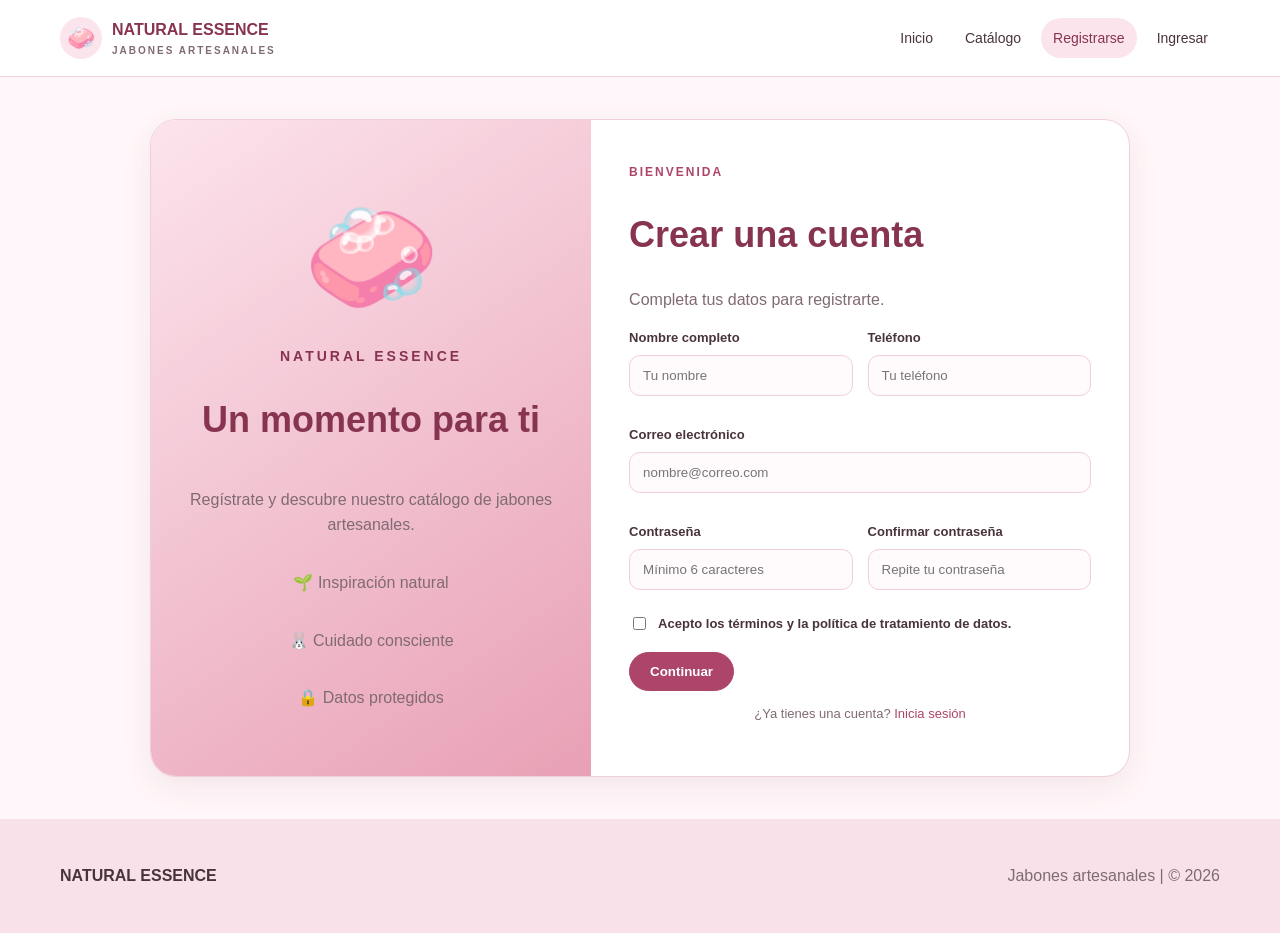
==== registro/Paginas/registro.html @ f9d1a800 "Primer cargue del proyecto NATURAL ESSENCE" ====
<!DOCTYPE html>
<html lang="es">
<head>
    <meta charset="UTF-8">
    <meta name="viewport" content="width=device-width, initial-scale=1.0">
    <title>Registro | Natural Essence</title>
    <link rel="stylesheet" href="../css/estilos.css">
</head>
<body>

<header class="site-header">
    <div class="container header-inner">
        <a class="brand" href="../index.html">
            <span class="brand-mark">🧼</span>
            <span>NATURAL ESSENCE<small>JABONES ARTESANALES</small></span>
        </a>
        <nav class="nav">
            <a href="../index.html">Inicio</a>
            <a href="catalogo.html">Catálogo</a>
            <a class="active" href="registro.html">Registrarse</a>
            <a href="login.html">Ingresar</a>
        </nav>
    </div>
</header>

<main class="container">

    <div class="form-layout">

        <!-- Panel decorativo -->
        <aside class="form-aside">
            <div class="soap-illustration">
                🧼
                <span>NATURAL ESSENCE</span>
            </div>
            <h2>Un momento para ti</h2>
            <p>Regístrate y descubre nuestro catálogo de jabones artesanales.</p>
            <p>🌱 Inspiración natural</p>
            <p>🐰 Cuidado consciente</p>
            <p>🔒 Datos protegidos</p>
        </aside>

        <!-- Formulario de registro -->
        <section class="form-content">
            <span class="eyebrow">Bienvenida</span>
            <h2>Crear una cuenta</h2>
            <p>Completa tus datos para registrarte.</p>

            <form action="login.html" method="get">

                <div class="form-grid">

                    <div class="field">
                        <label for="nombre">Nombre completo</label>
                        <input type="text" id="nombre" name="nombre"
                               placeholder="Tu nombre" required>
                    </div>

                    <div class="field">
                        <label for="telefono">Teléfono</label>
                        <input type="tel" id="telefono" name="telefono"
                               placeholder="Tu teléfono" required>
                    </div>

                    <div class="field full">
                        <label for="correo">Correo electrónico</label>
                        <input type="email" id="correo" name="correo"
                               placeholder="nombre@correo.com" required>
                    </div>

                    <div class="field">
                        <label for="clave">Contraseña</label>
                        <input type="password" id="clave" name="clave"
                               minlength="6" placeholder="Mínimo 6 caracteres" required>
                    </div>

                    <div class="field">
                        <label for="confirmar">Confirmar contraseña</label>
                        <input type="password" id="confirmar" name="confirmar"
                               minlength="6" placeholder="Repite tu contraseña" required>
                    </div>

                </div>

                <label class="checkline">
                    <input type="checkbox" required>
                    <span>Acepto los términos y la política de tratamiento de datos.</span>
                </label>

                <button class="btn" type="submit">Continuar</button>

            </form>

            <p class="form-note">
                ¿Ya tienes una cuenta?
                <a href="login.html" style="color:#AD456B">Inicia sesión</a>
            </p>
        </section>

    </div>
</main>

<footer class="site-footer">
    <div class="container footer-inner">
        <strong>NATURAL ESSENCE</strong>
        <p>Jabones artesanales | © 2026</p>
    </div>
</footer>
<link rel="stylesheet" href="../CSS/estilos.css">
</body>
</html>
---- registro/CSS/estilos.css ----
/* =========================================
   NATURAL ESSENCE - ESTILOS GENERALES
   Colores: rosa pastel y rosa oscuro
   ========================================= */

:root {
    --rosa-pastel: #FCE4EC;
    --rosa-claro: #FFF7F9;
    --rosa-medio: #E8A0B5;
    --rosa-oscuro: #AD456B;
    --rosa-profundo: #873451;
    --texto: #49343B;
    --texto-suave: #806B72;
    --blanco: #FFFFFF;
    --borde: #F1CFDA;
    --sombra: 0 10px 30px rgba(135, 52, 81, .09);
}

* {
    box-sizing: border-box;
}

html {
    scroll-behavior: smooth;
}

body {
    margin: 0;
    font-family: "Segoe UI", Arial, sans-serif;
    background: var(--rosa-claro);
    color: var(--texto);
    line-height: 1.6;
}

a {
    color: inherit;
    text-decoration: none;
}

img {
    max-width: 100%;
}

.container {
    width: min(1160px, 92%);
    margin: auto;
}

/* ENCABEZADO Y MENÚ */

.site-header {
    background: white;
    border-bottom: 1px solid var(--borde);
    position: sticky;
    top: 0;
    z-index: 10;
}

.header-inner {
    min-height: 76px;
    display: flex;
    align-items: center;
    justify-content: space-between;
    gap: 20px;
}

.brand {
    display: flex;
    align-items: center;
    gap: 10px;
    color: var(--rosa-profundo);
    font-weight: 800;
}

.brand-mark {
    width: 42px;
    height: 42px;
    border-radius: 50%;
    display: grid;
    place-items: center;
    background: var(--rosa-pastel);
    font-size: 23px;
}

.brand small {
    display: block;
    color: var(--texto-suave);
    font-size: 10px;
    letter-spacing: 2px;
}

.nav {
    display: flex;
    align-items: center;
    gap: 8px;
    flex-wrap: wrap;
}

.nav a {
    padding: 9px 12px;
    border-radius: 999px;
    font-size: 14px;
}

.nav a:hover,
.nav a.active {
    background: var(--rosa-pastel);
    color: var(--rosa-profundo);
}

/* BOTONES */

.btn {
    display: inline-flex;
    align-items: center;
    justify-content: center;
    border: 1px solid var(--rosa-oscuro);
    border-radius: 999px;
    padding: 11px 20px;
    background: var(--rosa-oscuro);
    color: white;
    font-weight: 700;
    cursor: pointer;
    text-align: center;
}

.btn:hover {
    background: var(--rosa-profundo);
}

.btn-outline {
    background: white;
    color: var(--rosa-oscuro);
}

.btn-soft {
    background: var(--rosa-pastel);
    color: var(--rosa-profundo);
    border-color: var(--rosa-pastel);
}

/* TÍTULOS Y SECCIONES */

main {
    min-height: 70vh;
}

.section {
    padding: 54px 0;
}

.section-head {
    text-align: center;
    max-width: 680px;
    margin: 0 auto 28px;
}

.eyebrow {
    color: var(--rosa-oscuro);
    text-transform: uppercase;
    letter-spacing: 2px;
    font-size: 12px;
    font-weight: 800;
}

h1, h2, h3 {
    line-height: 1.2;
    color: var(--rosa-profundo);
}

h1 {
    font-size: clamp(32px, 5vw, 54px);
}

h2 {
    font-size: clamp(25px, 3vw, 36px);
}

p {
    color: var(--texto-suave);
}

/* PANTALLA DE INICIO */

.hero {
    padding: 54px 0;
    background: linear-gradient(120deg, #FFF7F9, #FCE4EC);
}

.hero-grid {
    display: grid;
    grid-template-columns: 1.05fr .95fr;
    align-items: center;
    gap: 42px;
}

.hero-copy p {
    font-size: 17px;
}

.hero-art {
    min-height: 340px;
    border-radius: 32px;
    background: linear-gradient(145deg, #F8D6E1, #E8A0B5);
    display: grid;
    place-items: center;
    box-shadow: var(--sombra);
}

.soap-illustration {
    text-align: center;
    font-size: 110px;
}

.soap-illustration span {
    display: block;
    font-size: 14px;
    letter-spacing: 3px;
    color: var(--rosa-profundo);
    font-weight: 800;
}

/* TARJETAS Y CATÁLOGO */

.cards {
    display: grid;
    grid-template-columns: repeat(3, 1fr);
    gap: 22px;
}

.card {
    background: white;
    border: 1px solid var(--borde);
    border-radius: 18px;
    padding: 22px;
    box-shadow: var(--sombra);
}

.product-art {
    height: 170px;
    border-radius: 14px;
    display: grid;
    place-items: center;
    font-size: 76px;
    background: linear-gradient(135deg, #FFF0F4, #F6D5E0);
    margin-bottom: 16px;
}

.product-card {
    display: flex;
    flex-direction: column;
}

.price {
    color: var(--rosa-oscuro);
    font-size: 20px;
    font-weight: 800;
    margin: 4px 0 14px;
}

.product-card .btn {
    margin-top: auto;
}

.tag {
    display: inline-block;
    padding: 5px 10px;
    border-radius: 999px;
    background: var(--rosa-pastel);
    color: var(--rosa-profundo);
    font-size: 12px;
    font-weight: 700;
}

/* FORMULARIOS */

.form-layout {
    display: grid;
    grid-template-columns: .9fr 1.1fr;
    max-width: 980px;
    margin: 42px auto;
    background: white;
    border-radius: 26px;
    overflow: hidden;
    box-shadow: var(--sombra);
    border: 1px solid var(--borde);
}

.form-aside {
    padding: 38px;
    background: linear-gradient(145deg, #FCE4EC, #E8A0B5);
    display: flex;
    flex-direction: column;
    justify-content: center;
    text-align: center;
}

.form-content {
    padding: 38px;
}

.form-grid {
    display: grid;
    grid-template-columns: 1fr 1fr;
    gap: 15px;
}

.field {
    display: flex;
    flex-direction: column;
    gap: 6px;
    margin-bottom: 14px;
}

.field.full {
    grid-column: 1 / -1;
}

label {
    font-size: 13px;
    font-weight: 700;
}

input, select, textarea {
    width: 100%;
    border: 1px solid var(--borde);
    background: #FFFBFC;
    color: var(--texto);
    padding: 12px 13px;
    border-radius: 11px;
}

input:focus, select:focus, textarea:focus {
    outline: 2px solid var(--rosa-medio);
}

textarea {
    min-height: 90px;
    resize: vertical;
}

.checkline {
    display: flex;
    gap: 9px;
    align-items: flex-start;
    font-size: 13px;
    margin: 10px 0 18px;
}

.checkline input {
    width: auto;
}

.form-note {
    font-size: 13px;
    text-align: center;
}

/* TABLAS */

.table-wrap {
    overflow-x: auto;
    background: white;
    border: 1px solid var(--borde);
    border-radius: 16px;
    box-shadow: var(--sombra);
}

table {
    width: 100%;
    border-collapse: collapse;
    min-width: 680px;
}

th, td {
    padding: 14px 16px;
    text-align: left;
    border-bottom: 1px solid #F5E2E8;
    font-size: 14px;
}

th {
    background: var(--rosa-pastel);
    color: var(--rosa-profundo);
}

.status {
    display: inline-block;
    border-radius: 999px;
    padding: 5px 10px;
    font-size: 12px;
    font-weight: 700;
    background: var(--rosa-pastel);
    color: var(--rosa-profundo);
}

.status.green {
    background: #E7F5EB;
    color: #28633C;
}

.status.orange {
    background: #FFF0D9;
    color: #875400;
}

/* ADMINISTRACIÓN */

.admin-layout {
    display: grid;
    grid-template-columns: 230px 1fr;
    gap: 24px;
    padding: 35px 0;
}

.sidebar {
    background: white;
    border: 1px solid var(--borde);
    border-radius: 18px;
    padding: 18px;
    height: max-content;
}

.sidebar a {
    display: block;
    padding: 10px 12px;
    border-radius: 10px;
    margin: 4px 0;
    font-size: 14px;
}

.sidebar a:hover,
.sidebar a.active {
    background: var(--rosa-pastel);
    color: var(--rosa-profundo);
}

.stats {
    display: grid;
    grid-template-columns: repeat(4, 1fr);
    gap: 16px;
    margin: 22px 0;
}

.stat strong {
    display: block;
    font-size: 28px;
    color: var(--rosa-oscuro);
}

.stat span {
    font-size: 13px;
    color: var(--texto-suave);
}

.toolbar, .actions {
    display: flex;
    justify-content: space-between;
    gap: 14px;
    align-items: center;
    flex-wrap: wrap;
    margin: 18px 0;
}

.notice {
    padding: 14px 16px;
    background: #FFF0F4;
    border-left: 4px solid var(--rosa-oscuro);
    border-radius: 10px;
    font-size: 13px;
    margin: 18px 0;
}

.center {
    text-align: center;
}

/* PIE DE PÁGINA */

.site-footer {
    background: #F8E1E9;
    padding: 28px 0;
    margin-top: 40px;
}

.footer-inner {
    display: flex;
    justify-content: space-between;
    align-items: center;
    gap: 18px;
    flex-wrap: wrap;
}

/* RESPONSIVE: TABLETAS Y CELULARES */

@media (max-width: 850px) {
    .header-inner {
        padding: 14px 0;
        align-items: flex-start;
        flex-direction: column;
    }

    .hero-grid,
    .form-layout,
    .admin-layout {
        grid-template-columns: 1fr;
    }

    .hero-art {
        min-height: 260px;
    }

    .stats {
        grid-template-columns: repeat(2, 1fr);
    }

    .sidebar {
        display: flex;
        flex-wrap: wrap;
        gap: 5px;
    }

    .sidebar a {
        display: inline-block;
    }
}

@media (max-width: 560px) {
    .section {
        padding: 38px 0;
    }

    .nav a {
        padding: 7px 9px;
        font-size: 13px;
    }

    .cards,
    .form-grid {
        grid-template-columns: 1fr;
    }

    .field.full {
        grid-column: auto;
    }

    .form-content,
    .form-aside {
        padding: 24px 20px;
    }

    .stats {
        grid-template-columns: 1fr 1fr;
        gap: 10px;
    }

    .stat strong {
        font-size: 23px;
    }

    .footer-inner {
        align-items: flex-start;
        flex-direction: column;
    }

    .btn {
        width: 100%;
    }

    .actions .btn {
        width: auto;
    }
}
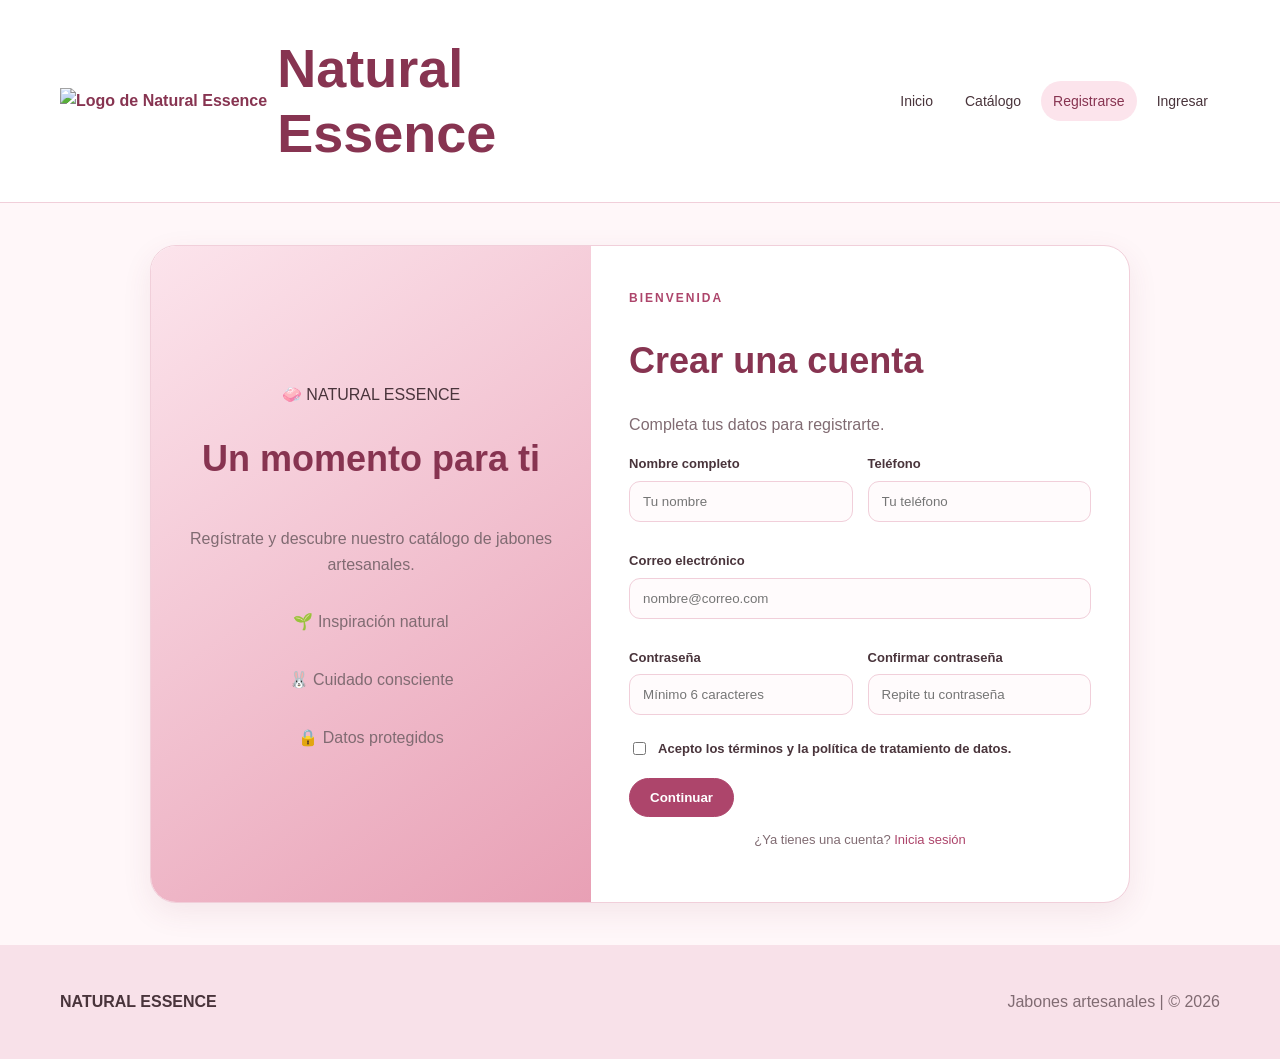
==== commit 20198617: "primer cambio dia 1" ====
--- a/registro/Paginas/registro.html
+++ b/registro/Paginas/registro.html
@@ -12,8 +12,8 @@
 <header class="site-header">
     <div class="container header-inner">
         <a class="brand" href="../index.html">
-            <span class="brand-mark">🧼</span>
-            <span>NATURAL ESSENCE<small>JABONES ARTESANALES</small></span>
+            <img src="imagen/jabon de frutos rojos" alt="Logo de Natural Essence">
+           <h1> Natural <br>Essence</h1>
         </a>
         <nav class="nav">
             <a href="../index.html">Inicio</a>
--- a/registro/CSS/estilos.css
+++ b/registro/CSS/estilos.css
@@ -210,15 +210,13 @@
 
 .soap-illustration {
     text-align: center;
-    font-size: 110px;
-}
-
-.soap-illustration span {
+}
+
+.soap-illustration img {
+    width: 250px;
+    height: 250px;
+    object-fit: contain;
     display: block;
-    font-size: 14px;
-    letter-spacing: 3px;
-    color: var(--rosa-profundo);
-    font-weight: 800;
 }
 
 /* TARJETAS Y CATÁLOGO */
